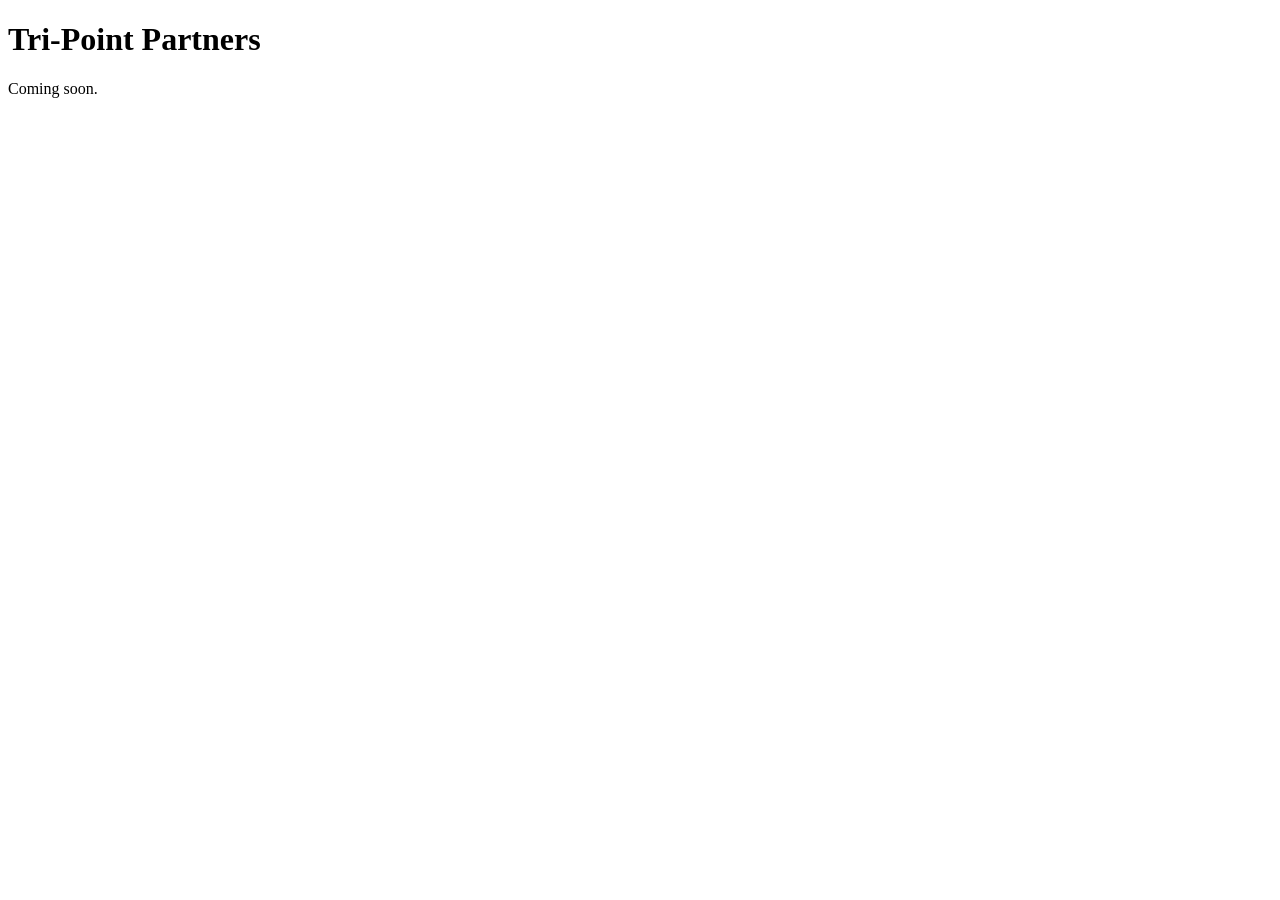
==== index.html @ 9b2ca9a9 "Initial commit" ====
<!DOCTYPE html>
<html lang="en">
<head>
  <meta charset="UTF-8" />
  <meta name="viewport" content="width=device-width, initial-scale=1.0" />
  <title>Tri-Point Partners</title>
</head>
<body>
  <h1>Tri-Point Partners</h1>
  <p>Coming soon.</p>
</body>
</html>
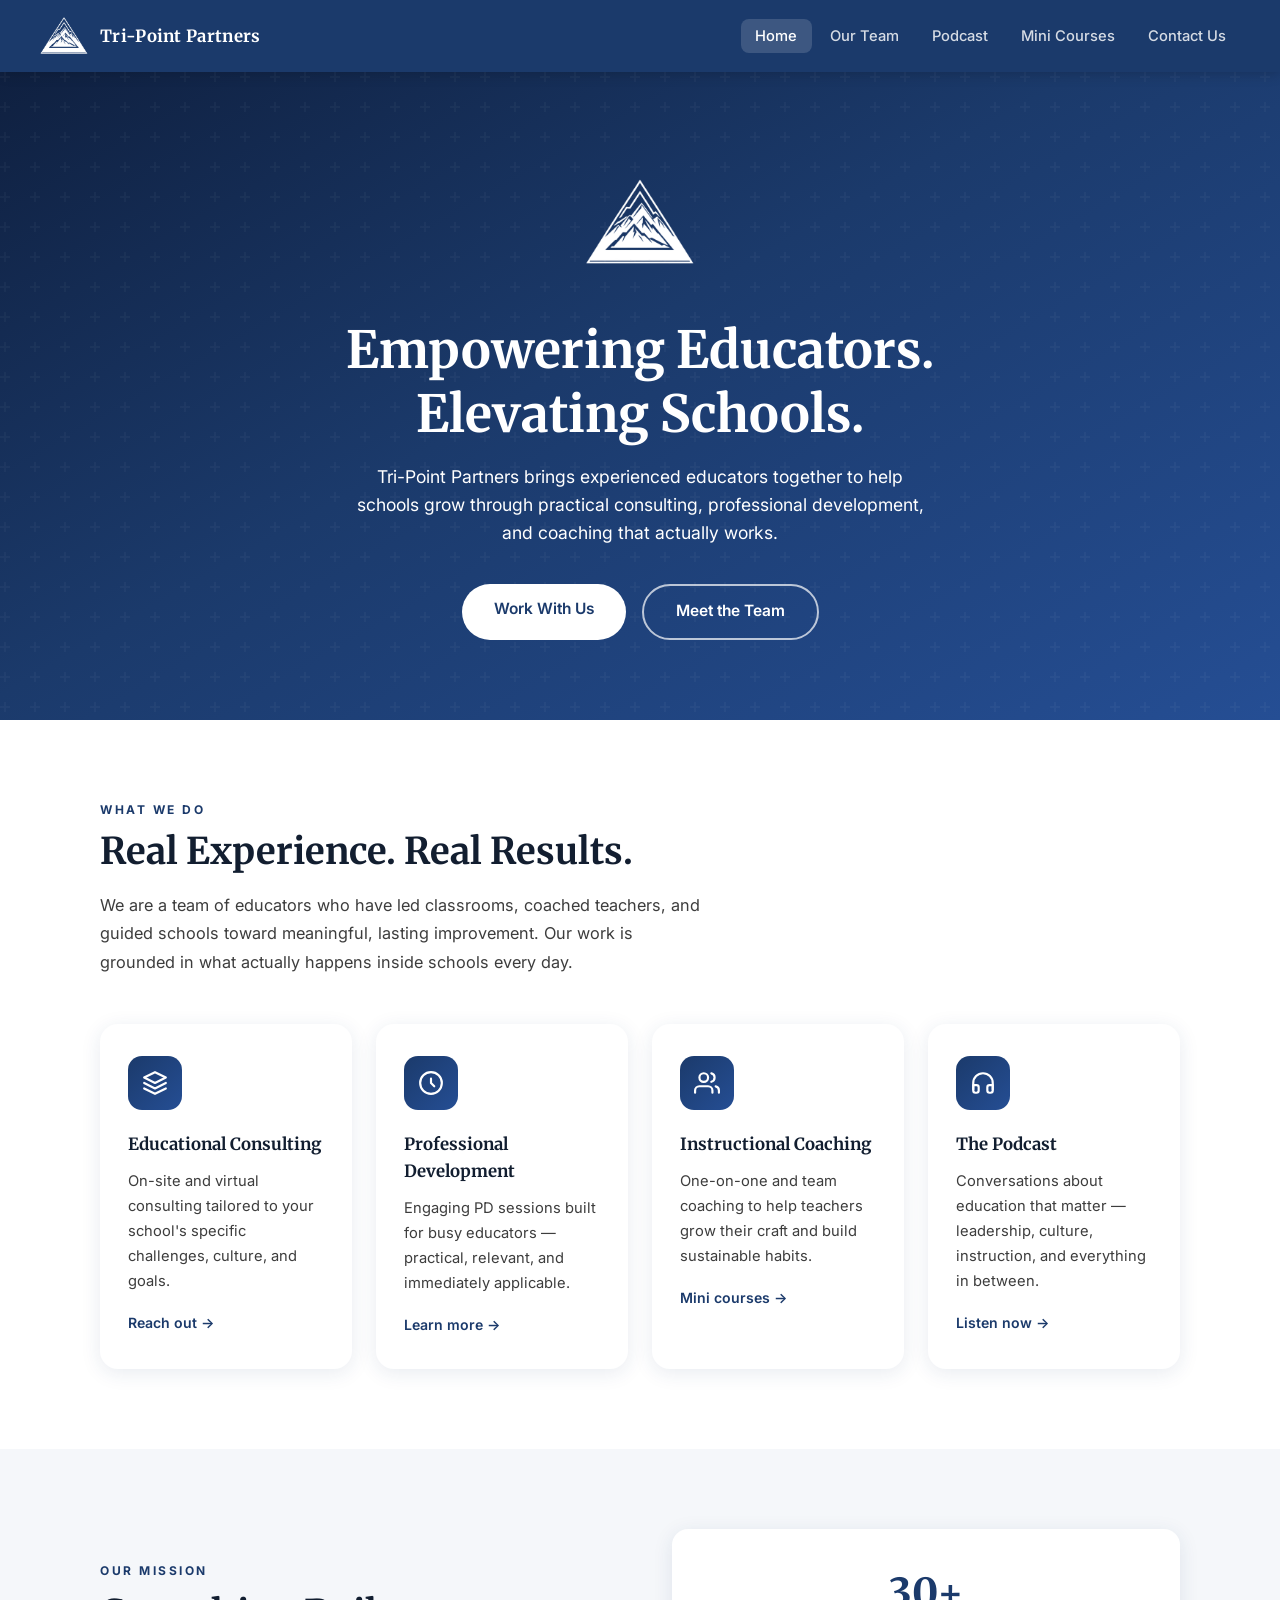
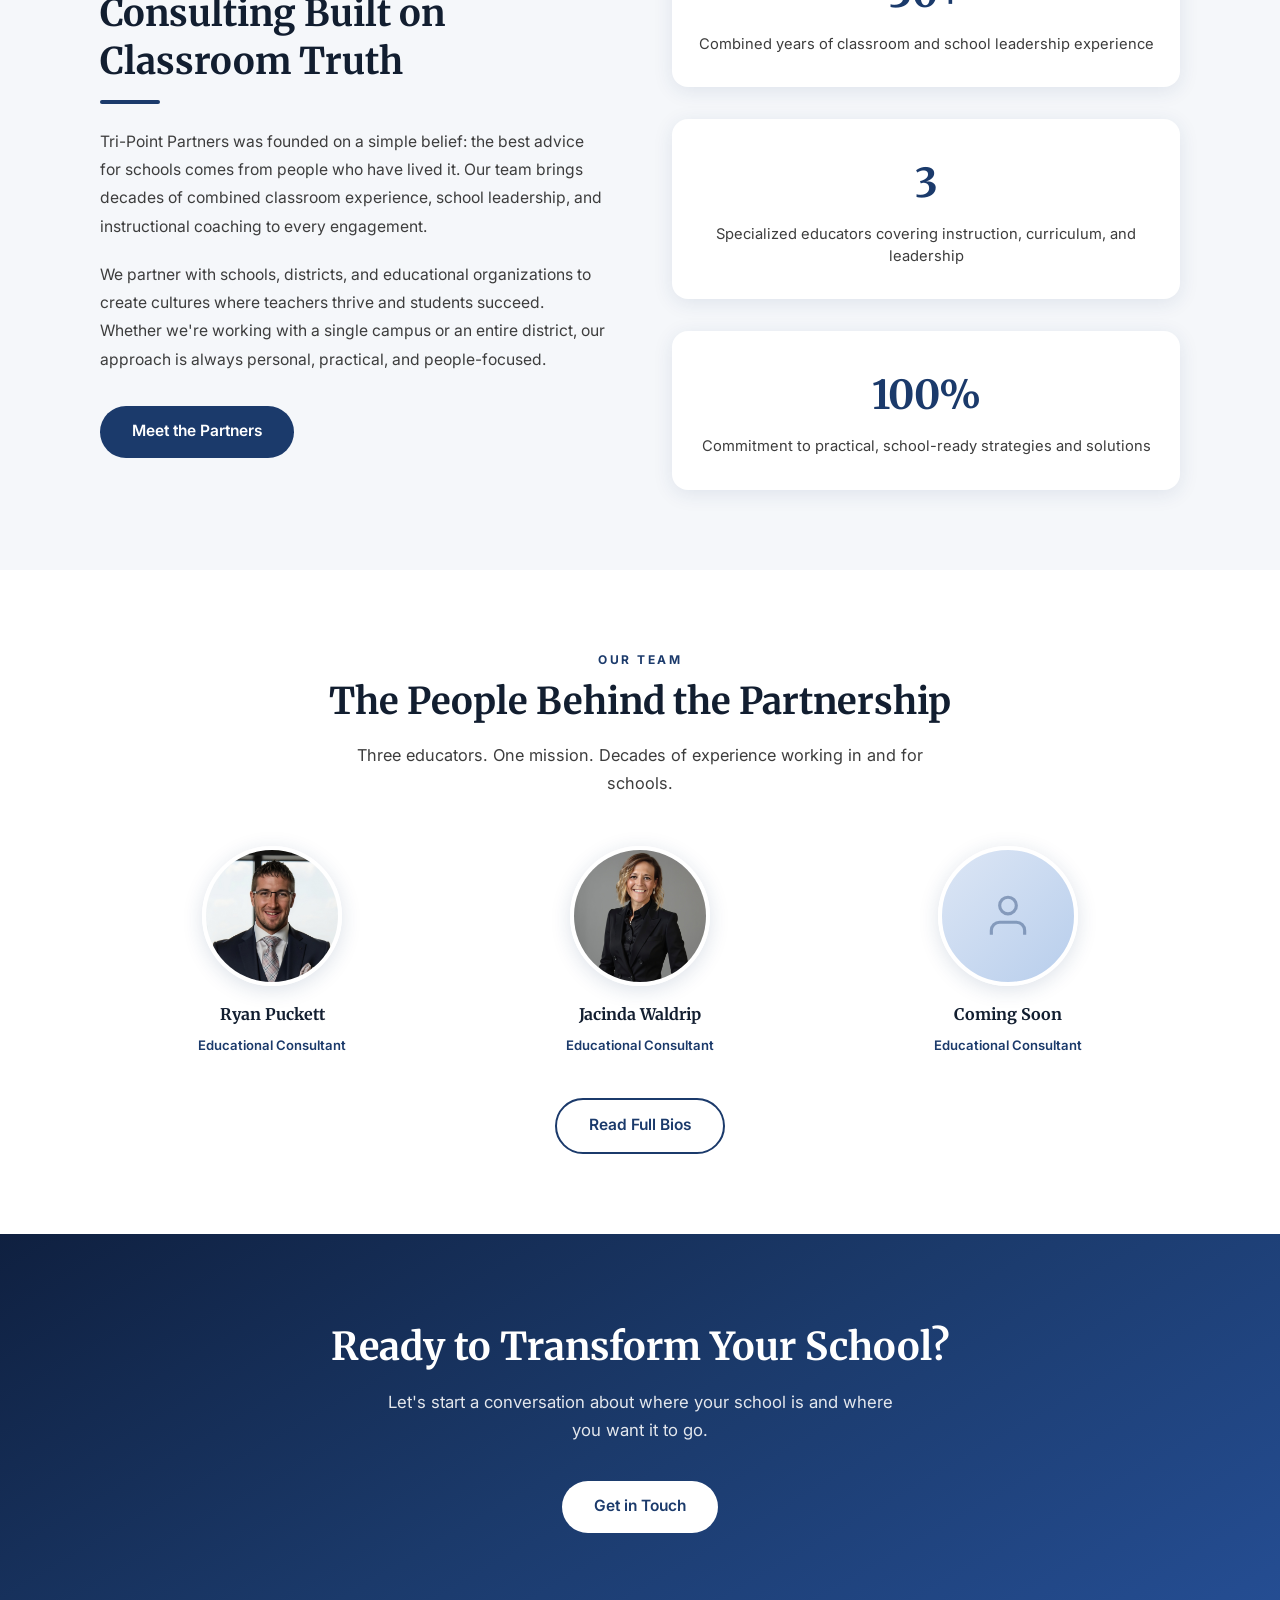
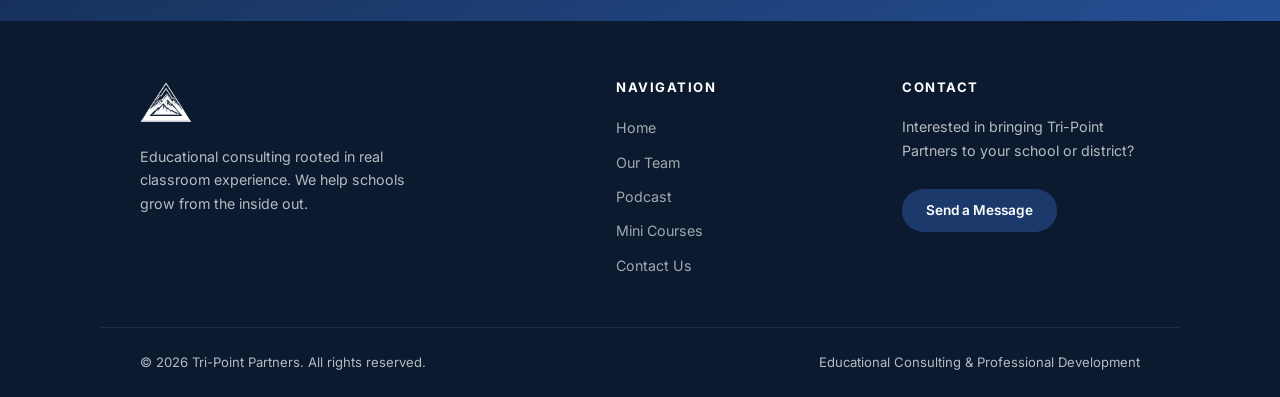
==== commit f0c5ad48: "Initial website setup with Claude" ====
--- a/index.html
+++ b/index.html
@@ -3,10 +3,189 @@
 <head>
   <meta charset="UTF-8" />
   <meta name="viewport" content="width=device-width, initial-scale=1.0" />
-  <title>Tri-Point Partners</title>
+  <title>Tri-Point Partners | Educational Consulting</title>
+  <link rel="stylesheet" href="styles.css" />
 </head>
 <body>
-  <h1>Tri-Point Partners</h1>
-  <p>Coming soon.</p>
+
+  <!-- Navigation -->
+  <nav>
+    <a href="index.html" class="nav-logo">
+      <img src="images/Trr-Point%20Partners%20Mountain%20Designs%20(1).png" alt="Tri-Point Partners Logo" />
+      <span class="nav-logo-text">Tri-Point Partners</span>
+    </a>
+    <ul class="nav-links">
+      <li><a href="index.html">Home</a></li>
+      <li><a href="bios.html">Our Team</a></li>
+      <li><a href="podcast.html">Podcast</a></li>
+      <li><a href="courses.html">Mini Courses</a></li>
+      <li><a href="contact.html">Contact Us</a></li>
+    </ul>
+    <button class="nav-hamburger" aria-label="Toggle menu">
+      <span></span><span></span><span></span>
+    </button>
+  </nav>
+
+  <!-- Hero -->
+  <div class="hero">
+    <div class="hero-content">
+      <img class="hero-logo" src="images/Trr-Point%20Partners%20Mountain%20Designs%20(1).png" alt="Tri-Point Partners" />
+      <h1>Empowering Educators.<br />Elevating Schools.</h1>
+      <p>Tri-Point Partners brings experienced educators together to help schools grow through practical consulting, professional development, and coaching that actually works.</p>
+      <div class="hero-btns">
+        <a href="contact.html" class="btn btn-white">Work With Us</a>
+        <a href="bios.html" class="btn btn-outline-white">Meet the Team</a>
+      </div>
+    </div>
+  </div>
+
+  <!-- What We Do -->
+  <section>
+    <div class="section-inner">
+      <div class="section-header">
+        <span class="section-label">What We Do</span>
+        <h2 class="section-title">Real Experience. Real Results.</h2>
+        <p class="section-subtitle">We are a team of educators who have led classrooms, coached teachers, and guided schools toward meaningful, lasting improvement. Our work is grounded in what actually happens inside schools every day.</p>
+      </div>
+      <div class="cards-grid">
+        <div class="card">
+          <div class="card-icon">
+            <svg viewBox="0 0 24 24"><path d="M12 2L2 7l10 5 10-5-10-5z"/><path d="M2 17l10 5 10-5"/><path d="M2 12l10 5 10-5"/></svg>
+          </div>
+          <h3>Educational Consulting</h3>
+          <p>On-site and virtual consulting tailored to your school's specific challenges, culture, and goals.</p>
+          <a href="contact.html" class="card-link">Reach out &rarr;</a>
+        </div>
+        <div class="card">
+          <div class="card-icon">
+            <svg viewBox="0 0 24 24"><circle cx="12" cy="12" r="10"/><path d="M12 8v4l3 3"/></svg>
+          </div>
+          <h3>Professional Development</h3>
+          <p>Engaging PD sessions built for busy educators — practical, relevant, and immediately applicable.</p>
+          <a href="contact.html" class="card-link">Learn more &rarr;</a>
+        </div>
+        <div class="card">
+          <div class="card-icon">
+            <svg viewBox="0 0 24 24"><path d="M17 21v-2a4 4 0 0 0-4-4H5a4 4 0 0 0-4 4v2"/><circle cx="9" cy="7" r="4"/><path d="M23 21v-2a4 4 0 0 0-3-3.87"/><path d="M16 3.13a4 4 0 0 1 0 7.75"/></svg>
+          </div>
+          <h3>Instructional Coaching</h3>
+          <p>One-on-one and team coaching to help teachers grow their craft and build sustainable habits.</p>
+          <a href="courses.html" class="card-link">Mini courses &rarr;</a>
+        </div>
+        <div class="card">
+          <div class="card-icon">
+            <svg viewBox="0 0 24 24"><path d="M3 18v-6a9 9 0 0 1 18 0v6"/><path d="M21 19a2 2 0 0 1-2 2h-1a2 2 0 0 1-2-2v-3a2 2 0 0 1 2-2h3zM3 19a2 2 0 0 0 2 2h1a2 2 0 0 0 2-2v-3a2 2 0 0 0-2-2H3z"/></svg>
+          </div>
+          <h3>The Podcast</h3>
+          <p>Conversations about education that matter — leadership, culture, instruction, and everything in between.</p>
+          <a href="podcast.html" class="card-link">Listen now &rarr;</a>
+        </div>
+      </div>
+    </div>
+  </section>
+
+  <!-- Mission -->
+  <section class="bg-light">
+    <div class="section-inner two-col-grid" style="display: grid; grid-template-columns: 1fr 1fr; gap: 4rem; align-items: center;">
+      <div>
+        <span class="section-label">Our Mission</span>
+        <h2 class="section-title">Consulting Built on Classroom Truth</h2>
+        <div class="divider"></div>
+        <p style="color: var(--dark-gray); line-height: 1.8; margin-bottom: 1.25rem; font-size: 0.98rem;">
+          Tri-Point Partners was founded on a simple belief: the best advice for schools comes from people who have lived it. Our team brings decades of combined classroom experience, school leadership, and instructional coaching to every engagement.
+        </p>
+        <p style="color: var(--dark-gray); line-height: 1.8; font-size: 0.98rem;">
+          We partner with schools, districts, and educational organizations to create cultures where teachers thrive and students succeed. Whether we're working with a single campus or an entire district, our approach is always personal, practical, and people-focused.
+        </p>
+        <a href="bios.html" class="btn btn-blue" style="margin-top: 2rem; display: inline-block;">Meet the Partners</a>
+      </div>
+      <div class="stats-row" style="grid-template-columns: 1fr; margin-top: 0;">
+        <div class="stat-box">
+          <span class="stat-number">30+</span>
+          <p>Combined years of classroom and school leadership experience</p>
+        </div>
+        <div class="stat-box">
+          <span class="stat-number">3</span>
+          <p>Specialized educators covering instruction, curriculum, and leadership</p>
+        </div>
+        <div class="stat-box">
+          <span class="stat-number">100%</span>
+          <p>Commitment to practical, school-ready strategies and solutions</p>
+        </div>
+      </div>
+    </div>
+  </section>
+
+  <!-- Meet the Team Preview -->
+  <section>
+    <div class="section-inner">
+      <div class="section-header text-center" style="text-align: center;">
+        <span class="section-label">Our Team</span>
+        <h2 class="section-title">The People Behind the Partnership</h2>
+        <p class="section-subtitle">Three educators. One mission. Decades of experience working in and for schools.</p>
+      </div>
+      <div class="team-preview">
+        <a href="bios.html" class="team-preview-card">
+          <img src="images/Puckett.jpg" alt="Ryan Puckett" />
+          <h4>Ryan Puckett</h4>
+          <span>Educational Consultant</span>
+        </a>
+        <a href="bios.html" class="team-preview-card">
+          <img src="images/Waldrip.jpg" alt="Jacinda Waldrip" />
+          <h4>Jacinda Waldrip</h4>
+          <span>Educational Consultant</span>
+        </a>
+        <a href="bios.html" class="team-preview-card">
+          <div class="team-preview-placeholder">
+            <svg viewBox="0 0 24 24"><path d="M20 21v-2a4 4 0 0 0-4-4H8a4 4 0 0 0-4 4v2"/><circle cx="12" cy="7" r="4"/></svg>
+          </div>
+          <h4>Coming Soon</h4>
+          <span>Educational Consultant</span>
+        </a>
+      </div>
+      <div style="text-align: center; margin-top: 2.5rem;">
+        <a href="bios.html" class="btn btn-blue-outline">Read Full Bios</a>
+      </div>
+    </div>
+  </section>
+
+  <!-- CTA -->
+  <div class="cta-section">
+    <h2>Ready to Transform Your School?</h2>
+    <p>Let's start a conversation about where your school is and where you want it to go.</p>
+    <a href="contact.html" class="btn btn-white">Get in Touch</a>
+  </div>
+
+  <!-- Footer -->
+  <footer>
+    <div class="footer-main">
+      <div class="footer-brand">
+        <img src="images/Trr-Point%20Partners%20Mountain%20Designs%20(1).png" alt="Tri-Point Partners" />
+        <p>Educational consulting rooted in real classroom experience. We help schools grow from the inside out.</p>
+      </div>
+      <div class="footer-col">
+        <h4>Navigation</h4>
+        <ul>
+          <li><a href="index.html">Home</a></li>
+          <li><a href="bios.html">Our Team</a></li>
+          <li><a href="podcast.html">Podcast</a></li>
+          <li><a href="courses.html">Mini Courses</a></li>
+          <li><a href="contact.html">Contact Us</a></li>
+        </ul>
+      </div>
+      <div class="footer-col">
+        <h4>Contact</h4>
+        <p>Interested in bringing Tri-Point Partners to your school or district?</p>
+        <br />
+        <a href="contact.html" class="btn btn-blue" style="font-size: 0.85rem; padding: 0.65rem 1.5rem;">Send a Message</a>
+      </div>
+    </div>
+    <div class="footer-bottom">
+      <span>&copy; 2026 Tri-Point Partners. All rights reserved.</span>
+      <span>Educational Consulting &amp; Professional Development</span>
+    </div>
+  </footer>
+
+  <script src="script.js"></script>
 </body>
 </html>
--- a/styles.css
+++ b/styles.css
@@ -0,0 +1,1166 @@
+@import url('https://fonts.googleapis.com/css2?family=Merriweather:wght@400;700&family=Inter:wght@400;500;600;700&display=swap');
+
+*, *::before, *::after {
+  margin: 0;
+  padding: 0;
+  box-sizing: border-box;
+}
+
+:root {
+  --blue: #1B3A6B;
+  --blue-hover: #254e94;
+  --white: #FFFFFF;
+  --dark-gray: #3D3D3D;
+  --light-bg: #F5F7FA;
+  --border: #E5E7EB;
+  --shadow: 0 4px 20px rgba(27, 58, 107, 0.10);
+  --shadow-hover: 0 10px 36px rgba(27, 58, 107, 0.18);
+}
+
+body {
+  font-family: 'Inter', sans-serif;
+  background: var(--white);
+  color: var(--dark-gray);
+  line-height: 1.6;
+}
+
+/* ── Navigation ─────────────────────────────── */
+nav {
+  background: var(--blue);
+  padding: 0 2.5rem;
+  position: sticky;
+  top: 0;
+  z-index: 100;
+  display: flex;
+  align-items: center;
+  justify-content: space-between;
+  height: 72px;
+  box-shadow: 0 2px 12px rgba(0, 0, 0, 0.18);
+}
+
+.nav-logo {
+  display: flex;
+  align-items: center;
+  gap: 12px;
+  text-decoration: none;
+}
+
+.nav-logo img {
+  height: 48px;
+  width: auto;
+  filter: brightness(0) invert(1);
+}
+
+.nav-logo-text {
+  color: white;
+  font-family: 'Merriweather', serif;
+  font-weight: 700;
+  font-size: 1.05rem;
+  letter-spacing: 0.3px;
+  line-height: 1.2;
+}
+
+.nav-links {
+  display: flex;
+  gap: 0.25rem;
+  list-style: none;
+}
+
+.nav-links li a {
+  color: rgba(255, 255, 255, 0.82);
+  text-decoration: none;
+  padding: 0.5rem 0.9rem;
+  border-radius: 8px;
+  font-size: 0.92rem;
+  font-weight: 500;
+  transition: background 0.2s, color 0.2s;
+  white-space: nowrap;
+}
+
+.nav-links li a:hover,
+.nav-links li a.active {
+  background: rgba(255, 255, 255, 0.15);
+  color: white;
+}
+
+.nav-hamburger {
+  display: none;
+  flex-direction: column;
+  gap: 5px;
+  cursor: pointer;
+  padding: 8px;
+  background: none;
+  border: none;
+}
+
+.nav-hamburger span {
+  display: block;
+  width: 24px;
+  height: 2px;
+  background: white;
+  border-radius: 2px;
+  transition: all 0.3s;
+}
+
+/* ── Hero ─────────────────────────────────── */
+.hero {
+  background: linear-gradient(150deg, #0f2040 0%, var(--blue) 45%, #254e94 100%);
+  color: white;
+  padding: 6rem 2rem 5rem;
+  text-align: center;
+  position: relative;
+  overflow: hidden;
+}
+
+.hero::before {
+  content: '';
+  position: absolute;
+  inset: 0;
+  background: url("data:image/svg+xml,%3Csvg width='60' height='60' viewBox='0 0 60 60' xmlns='http://www.w3.org/2000/svg'%3E%3Cg fill='none' fill-rule='evenodd'%3E%3Cg fill='%23ffffff' fill-opacity='0.03'%3E%3Cpath d='M36 34v-4h-2v4h-4v2h4v4h2v-4h4v-2h-4zm0-30V0h-2v4h-4v2h4v4h2V6h4V4h-4zM6 34v-4H4v4H0v2h4v4h2v-4h4v-2H6zM6 4V0H4v4H0v2h4v4h2V6h4V4H6z'/%3E%3C/g%3E%3C/g%3E%3C/svg%3E");
+}
+
+.hero-content {
+  position: relative;
+  z-index: 1;
+}
+
+.hero-logo {
+  width: 110px;
+  height: auto;
+  filter: brightness(0) invert(1);
+  margin-bottom: 2rem;
+  animation: fadeInDown 0.7s ease both;
+}
+
+.hero h1 {
+  font-family: 'Merriweather', serif;
+  font-size: clamp(2rem, 5vw, 3.2rem);
+  font-weight: 700;
+  margin-bottom: 1.1rem;
+  line-height: 1.25;
+  animation: fadeInUp 0.7s ease 0.1s both;
+}
+
+.hero p {
+  font-size: 1.1rem;
+  opacity: 0.9;
+  max-width: 580px;
+  margin: 0 auto 2.25rem;
+  animation: fadeInUp 0.7s ease 0.2s both;
+}
+
+.hero-btns {
+  display: flex;
+  gap: 1rem;
+  justify-content: center;
+  flex-wrap: wrap;
+  animation: fadeInUp 0.7s ease 0.3s both;
+}
+
+@keyframes fadeInDown {
+  from { opacity: 0; transform: translateY(-20px); }
+  to   { opacity: 1; transform: translateY(0); }
+}
+@keyframes fadeInUp {
+  from { opacity: 0; transform: translateY(20px); }
+  to   { opacity: 1; transform: translateY(0); }
+}
+
+/* ── Buttons ─────────────────────────────── */
+.btn {
+  display: inline-block;
+  padding: 0.85rem 2rem;
+  border-radius: 50px;
+  font-size: 0.97rem;
+  font-weight: 600;
+  text-decoration: none;
+  cursor: pointer;
+  transition: all 0.22s;
+  border: none;
+  font-family: 'Inter', sans-serif;
+}
+
+.btn-white {
+  background: white;
+  color: var(--blue);
+}
+
+.btn-white:hover {
+  background: #eef2fc;
+  transform: translateY(-2px);
+  box-shadow: 0 8px 24px rgba(0, 0, 0, 0.15);
+}
+
+.btn-outline-white {
+  background: transparent;
+  color: white;
+  border: 2px solid rgba(255, 255, 255, 0.7);
+}
+
+.btn-outline-white:hover {
+  background: rgba(255, 255, 255, 0.12);
+  border-color: white;
+  transform: translateY(-2px);
+}
+
+.btn-blue {
+  background: var(--blue);
+  color: white;
+}
+
+.btn-blue:hover {
+  background: var(--blue-hover);
+  transform: translateY(-2px);
+  box-shadow: 0 8px 24px rgba(27, 58, 107, 0.3);
+}
+
+.btn-blue-outline {
+  background: transparent;
+  color: var(--blue);
+  border: 2px solid var(--blue);
+}
+
+.btn-blue-outline:hover {
+  background: var(--blue);
+  color: white;
+  transform: translateY(-2px);
+}
+
+/* ── Section Base ───────────────────────── */
+section {
+  padding: 5rem 2rem;
+}
+
+.section-inner {
+  max-width: 1080px;
+  margin: 0 auto;
+}
+
+.section-header {
+  margin-bottom: 3rem;
+}
+
+.section-label {
+  text-transform: uppercase;
+  letter-spacing: 2.5px;
+  font-size: 0.75rem;
+  color: var(--blue);
+  font-weight: 700;
+  margin-bottom: 0.6rem;
+  display: block;
+}
+
+.section-title {
+  font-family: 'Merriweather', serif;
+  font-size: clamp(1.6rem, 3vw, 2.3rem);
+  color: #121e30;
+  margin-bottom: 0.9rem;
+  line-height: 1.3;
+}
+
+.section-subtitle {
+  font-size: 1.02rem;
+  color: var(--dark-gray);
+  max-width: 600px;
+  line-height: 1.75;
+}
+
+.bg-light {
+  background: var(--light-bg);
+}
+
+.text-center .section-subtitle {
+  margin: 0 auto;
+}
+
+/* ── Service Cards ───────────────────────── */
+.cards-grid {
+  display: grid;
+  grid-template-columns: repeat(auto-fit, minmax(230px, 1fr));
+  gap: 1.5rem;
+}
+
+.card {
+  background: white;
+  border-radius: 18px;
+  padding: 2rem 1.75rem;
+  box-shadow: var(--shadow);
+  transition: transform 0.22s, box-shadow 0.22s;
+}
+
+.card:hover {
+  transform: translateY(-5px);
+  box-shadow: var(--shadow-hover);
+}
+
+.card-icon {
+  width: 54px;
+  height: 54px;
+  background: linear-gradient(135deg, var(--blue), #254e94);
+  border-radius: 14px;
+  display: flex;
+  align-items: center;
+  justify-content: center;
+  margin-bottom: 1.3rem;
+}
+
+.card-icon svg {
+  width: 26px;
+  height: 26px;
+  fill: none;
+  stroke: white;
+  stroke-width: 2;
+  stroke-linecap: round;
+  stroke-linejoin: round;
+}
+
+.card h3 {
+  font-family: 'Merriweather', serif;
+  font-size: 1.05rem;
+  color: #121e30;
+  margin-bottom: 0.7rem;
+}
+
+.card p {
+  font-size: 0.92rem;
+  color: var(--dark-gray);
+  line-height: 1.7;
+}
+
+.card-link {
+  display: inline-block;
+  margin-top: 1.1rem;
+  font-size: 0.88rem;
+  font-weight: 600;
+  color: var(--blue);
+  text-decoration: none;
+}
+
+.card-link:hover {
+  text-decoration: underline;
+}
+
+/* ── Bio Cards ───────────────────────────── */
+.bio-cards {
+  display: grid;
+  grid-template-columns: repeat(auto-fit, minmax(300px, 1fr));
+  gap: 2rem;
+}
+
+.bio-card {
+  background: white;
+  border-radius: 20px;
+  overflow: hidden;
+  box-shadow: var(--shadow);
+  transition: transform 0.22s, box-shadow 0.22s;
+}
+
+.bio-card:hover {
+  transform: translateY(-5px);
+  box-shadow: var(--shadow-hover);
+}
+
+.bio-card img {
+  width: 100%;
+  height: 290px;
+  object-fit: cover;
+  object-position: center top;
+  display: block;
+}
+
+.bio-placeholder-photo {
+  width: 100%;
+  height: 290px;
+  background: linear-gradient(135deg, #dce6f5, #b8ceec);
+  display: flex;
+  align-items: center;
+  justify-content: center;
+}
+
+.bio-placeholder-photo svg {
+  width: 80px;
+  height: 80px;
+  stroke: rgba(27, 58, 107, 0.35);
+  fill: none;
+  stroke-width: 1.5;
+}
+
+.bio-card-body {
+  padding: 1.75rem;
+}
+
+.bio-card-body h3 {
+  font-family: 'Merriweather', serif;
+  font-size: 1.2rem;
+  color: #121e30;
+  margin-bottom: 0.3rem;
+}
+
+.bio-card-role {
+  font-size: 0.8rem;
+  color: var(--blue);
+  font-weight: 700;
+  text-transform: uppercase;
+  letter-spacing: 1.2px;
+  margin-bottom: 1rem;
+  display: block;
+}
+
+.bio-card-body p {
+  font-size: 0.93rem;
+  color: var(--dark-gray);
+  line-height: 1.75;
+}
+
+.bio-tags {
+  display: flex;
+  flex-wrap: wrap;
+  gap: 0.5rem;
+  margin-top: 1.1rem;
+}
+
+.tag {
+  background: var(--light-bg);
+  color: var(--blue);
+  border-radius: 50px;
+  padding: 0.3rem 0.9rem;
+  font-size: 0.76rem;
+  font-weight: 600;
+  letter-spacing: 0.3px;
+}
+
+/* ── Page Header ─────────────────────────── */
+.page-header {
+  background: linear-gradient(150deg, #0f2040 0%, var(--blue) 50%, #254e94 100%);
+  color: white;
+  padding: 4.5rem 2rem;
+  text-align: center;
+}
+
+.page-header h1 {
+  font-family: 'Merriweather', serif;
+  font-size: clamp(1.8rem, 4vw, 2.8rem);
+  margin-bottom: 0.75rem;
+  line-height: 1.25;
+}
+
+.page-header p {
+  font-size: 1.05rem;
+  opacity: 0.88;
+  max-width: 580px;
+  margin: 0 auto;
+  line-height: 1.7;
+}
+
+/* ── Podcast ─────────────────────────────── */
+.podcast-featured {
+  background: linear-gradient(135deg, var(--blue), #254e94);
+  border-radius: 20px;
+  padding: 2.5rem;
+  color: white;
+  margin-bottom: 3rem;
+  display: flex;
+  align-items: center;
+  gap: 2rem;
+  flex-wrap: wrap;
+}
+
+.podcast-featured-artwork {
+  width: 130px;
+  height: 130px;
+  border-radius: 16px;
+  background: rgba(255,255,255,0.15);
+  flex-shrink: 0;
+  display: flex;
+  align-items: center;
+  justify-content: center;
+  overflow: hidden;
+}
+
+.podcast-featured-artwork img {
+  width: 100%;
+  height: 100%;
+  object-fit: cover;
+  border-radius: 16px;
+}
+
+.podcast-featured-info {
+  flex: 1;
+  min-width: 220px;
+}
+
+.podcast-featured-info .badge {
+  background: rgba(255,255,255,0.2);
+  color: white;
+  font-size: 0.75rem;
+  font-weight: 700;
+  text-transform: uppercase;
+  letter-spacing: 1.5px;
+  padding: 0.3rem 0.8rem;
+  border-radius: 50px;
+  display: inline-block;
+  margin-bottom: 0.75rem;
+}
+
+.podcast-featured-info h3 {
+  font-family: 'Merriweather', serif;
+  font-size: 1.3rem;
+  margin-bottom: 0.6rem;
+  line-height: 1.3;
+}
+
+.podcast-featured-info p {
+  font-size: 0.93rem;
+  opacity: 0.88;
+  line-height: 1.6;
+  margin-bottom: 1.25rem;
+}
+
+.episode-list {
+  display: flex;
+  flex-direction: column;
+  gap: 1rem;
+}
+
+.episode-item {
+  background: white;
+  border-radius: 14px;
+  padding: 1.5rem 1.75rem;
+  box-shadow: var(--shadow);
+  display: grid;
+  grid-template-columns: 48px 1fr auto;
+  gap: 1.25rem;
+  align-items: center;
+  transition: transform 0.2s, box-shadow 0.2s;
+}
+
+.episode-item:hover {
+  transform: translateX(4px);
+  box-shadow: var(--shadow-hover);
+}
+
+.ep-num {
+  width: 48px;
+  height: 48px;
+  background: linear-gradient(135deg, var(--blue), #254e94);
+  border-radius: 50%;
+  display: flex;
+  align-items: center;
+  justify-content: center;
+  color: white;
+  font-weight: 700;
+  font-size: 0.85rem;
+  flex-shrink: 0;
+}
+
+.ep-info h4 {
+  font-family: 'Merriweather', serif;
+  font-size: 0.98rem;
+  color: #121e30;
+  margin-bottom: 0.3rem;
+  line-height: 1.4;
+}
+
+.ep-info p {
+  font-size: 0.86rem;
+  color: var(--dark-gray);
+  line-height: 1.5;
+}
+
+.ep-meta {
+  font-size: 0.78rem;
+  color: #9CA3AF;
+  margin-top: 0.25rem;
+}
+
+.ep-play {
+  width: 42px;
+  height: 42px;
+  background: var(--blue);
+  border-radius: 50%;
+  display: flex;
+  align-items: center;
+  justify-content: center;
+  flex-shrink: 0;
+  border: none;
+  cursor: pointer;
+  transition: background 0.2s, transform 0.2s;
+}
+
+.ep-play:hover {
+  background: var(--blue-hover);
+  transform: scale(1.1);
+}
+
+.ep-play svg {
+  fill: white;
+  margin-left: 2px;
+}
+
+.platform-row {
+  display: flex;
+  gap: 1rem;
+  flex-wrap: wrap;
+  margin-top: 2.5rem;
+  align-items: center;
+}
+
+.platform-row p {
+  font-weight: 600;
+  color: var(--dark-gray);
+  font-size: 0.92rem;
+}
+
+.platform-badge {
+  display: flex;
+  align-items: center;
+  gap: 0.5rem;
+  background: white;
+  border: 2px solid var(--border);
+  border-radius: 50px;
+  padding: 0.55rem 1.1rem;
+  font-size: 0.87rem;
+  font-weight: 600;
+  color: var(--dark-gray);
+  text-decoration: none;
+  transition: border-color 0.2s, color 0.2s, transform 0.2s;
+}
+
+.platform-badge:hover {
+  border-color: var(--blue);
+  color: var(--blue);
+  transform: translateY(-2px);
+}
+
+/* ── Mini Courses ────────────────────────── */
+.courses-grid {
+  display: grid;
+  grid-template-columns: repeat(auto-fit, minmax(310px, 1fr));
+  gap: 2rem;
+}
+
+.course-card {
+  background: white;
+  border-radius: 20px;
+  overflow: hidden;
+  box-shadow: var(--shadow);
+  transition: transform 0.22s, box-shadow 0.22s;
+}
+
+.course-card:hover {
+  transform: translateY(-5px);
+  box-shadow: var(--shadow-hover);
+}
+
+.course-card-header {
+  background: linear-gradient(135deg, var(--blue), #254e94);
+  padding: 1.75rem;
+  display: flex;
+  align-items: center;
+  gap: 1.1rem;
+}
+
+.course-card-header img {
+  width: 62px;
+  height: 62px;
+  border-radius: 50%;
+  object-fit: cover;
+  object-position: center top;
+  border: 3px solid rgba(255, 255, 255, 0.3);
+  flex-shrink: 0;
+}
+
+.course-header-placeholder {
+  width: 62px;
+  height: 62px;
+  border-radius: 50%;
+  background: rgba(255,255,255,0.2);
+  border: 3px solid rgba(255, 255, 255, 0.3);
+  flex-shrink: 0;
+  display: flex;
+  align-items: center;
+  justify-content: center;
+}
+
+.course-header-placeholder svg {
+  width: 32px;
+  height: 32px;
+  stroke: rgba(255,255,255,0.8);
+  fill: none;
+  stroke-width: 1.5;
+}
+
+.course-card-header-info h3 {
+  font-family: 'Merriweather', serif;
+  font-size: 1.05rem;
+  color: white;
+  margin-bottom: 0.2rem;
+  line-height: 1.3;
+}
+
+.course-card-header-info span {
+  font-size: 0.8rem;
+  color: rgba(255, 255, 255, 0.72);
+  font-weight: 500;
+}
+
+.course-card-body {
+  padding: 1.75rem;
+}
+
+.course-card-body h4 {
+  font-family: 'Merriweather', serif;
+  font-size: 1rem;
+  color: #121e30;
+  margin-bottom: 0.7rem;
+}
+
+.course-card-body > p {
+  font-size: 0.92rem;
+  color: var(--dark-gray);
+  line-height: 1.7;
+  margin-bottom: 1.25rem;
+}
+
+.course-topics {
+  list-style: none;
+  margin-bottom: 1.5rem;
+}
+
+.course-topics li {
+  font-size: 0.88rem;
+  color: var(--dark-gray);
+  padding: 0.35rem 0 0.35rem 1.25rem;
+  position: relative;
+  border-bottom: 1px solid var(--border);
+}
+
+.course-topics li:last-child {
+  border-bottom: none;
+}
+
+.course-topics li::before {
+  content: '';
+  position: absolute;
+  left: 0;
+  top: 50%;
+  transform: translateY(-50%);
+  width: 7px;
+  height: 7px;
+  background: var(--blue);
+  border-radius: 50%;
+}
+
+/* ── Contact ─────────────────────────────── */
+.contact-wrapper {
+  display: grid;
+  grid-template-columns: 1fr 1.6fr;
+  gap: 3.5rem;
+  align-items: start;
+}
+
+.contact-info h3 {
+  font-family: 'Merriweather', serif;
+  font-size: 1.5rem;
+  color: #121e30;
+  margin-bottom: 1rem;
+  line-height: 1.3;
+}
+
+.contact-info > p {
+  font-size: 0.97rem;
+  color: var(--dark-gray);
+  line-height: 1.75;
+  margin-bottom: 2rem;
+}
+
+.contact-item {
+  background: var(--light-bg);
+  border-left: 4px solid var(--blue);
+  border-radius: 0 12px 12px 0;
+  padding: 1.1rem 1.4rem;
+  margin-bottom: 1rem;
+}
+
+.contact-item h4 {
+  font-size: 0.88rem;
+  font-weight: 700;
+  color: var(--blue);
+  margin-bottom: 0.3rem;
+  text-transform: uppercase;
+  letter-spacing: 0.8px;
+}
+
+.contact-item p {
+  font-size: 0.9rem;
+  color: var(--dark-gray);
+  line-height: 1.5;
+}
+
+.contact-form-card {
+  background: white;
+  border-radius: 20px;
+  padding: 2.5rem;
+  box-shadow: var(--shadow);
+}
+
+.contact-form-card h3 {
+  font-family: 'Merriweather', serif;
+  font-size: 1.25rem;
+  color: #121e30;
+  margin-bottom: 1.75rem;
+}
+
+.form-row {
+  display: grid;
+  grid-template-columns: 1fr 1fr;
+  gap: 1rem;
+}
+
+.form-group {
+  display: flex;
+  flex-direction: column;
+  gap: 0.45rem;
+  margin-bottom: 1.2rem;
+}
+
+.form-group label {
+  font-size: 0.86rem;
+  font-weight: 600;
+  color: #121e30;
+}
+
+.form-group input,
+.form-group select,
+.form-group textarea {
+  padding: 0.78rem 1rem;
+  border: 2px solid var(--border);
+  border-radius: 10px;
+  font-family: 'Inter', sans-serif;
+  font-size: 0.93rem;
+  color: var(--dark-gray);
+  background: var(--light-bg);
+  transition: border-color 0.2s, background 0.2s;
+  outline: none;
+  width: 100%;
+}
+
+.form-group input:focus,
+.form-group select:focus,
+.form-group textarea:focus {
+  border-color: var(--blue);
+  background: white;
+}
+
+.form-group textarea {
+  resize: vertical;
+  min-height: 120px;
+}
+
+.form-success {
+  display: none;
+  background: #e8f5e9;
+  border: 2px solid #66bb6a;
+  border-radius: 12px;
+  padding: 1.25rem;
+  text-align: center;
+  color: #2e7d32;
+  font-weight: 600;
+  margin-top: 1rem;
+  font-size: 0.95rem;
+}
+
+/* ── CTA Section ─────────────────────────── */
+.cta-section {
+  background: linear-gradient(150deg, #0f2040 0%, var(--blue) 50%, #254e94 100%);
+  color: white;
+  text-align: center;
+  padding: 5.5rem 2rem;
+}
+
+.cta-section h2 {
+  font-family: 'Merriweather', serif;
+  font-size: clamp(1.7rem, 3vw, 2.4rem);
+  margin-bottom: 1rem;
+  line-height: 1.3;
+}
+
+.cta-section p {
+  font-size: 1.05rem;
+  opacity: 0.88;
+  max-width: 520px;
+  margin: 0 auto 2.25rem;
+  line-height: 1.7;
+}
+
+/* ── Divider ─────────────────────────────── */
+.divider {
+  width: 60px;
+  height: 4px;
+  background: var(--blue);
+  border-radius: 2px;
+  margin-bottom: 1.5rem;
+}
+
+/* ── Mission / Stats ─────────────────────── */
+.stats-row {
+  display: grid;
+  grid-template-columns: repeat(3, 1fr);
+  gap: 2rem;
+  margin-top: 3rem;
+}
+
+.stat-box {
+  text-align: center;
+  padding: 2rem 1rem;
+  background: white;
+  border-radius: 16px;
+  box-shadow: var(--shadow);
+}
+
+.stat-box .stat-number {
+  font-family: 'Merriweather', serif;
+  font-size: 2.5rem;
+  font-weight: 700;
+  color: var(--blue);
+  display: block;
+  margin-bottom: 0.5rem;
+}
+
+.stat-box p {
+  font-size: 0.92rem;
+  color: var(--dark-gray);
+  line-height: 1.5;
+}
+
+/* ── Team Preview (Home) ─────────────────── */
+.team-preview {
+  display: grid;
+  grid-template-columns: repeat(auto-fit, minmax(200px, 1fr));
+  gap: 1.5rem;
+}
+
+.team-preview-card {
+  text-align: center;
+  text-decoration: none;
+  color: inherit;
+}
+
+.team-preview-card img {
+  width: 140px;
+  height: 140px;
+  border-radius: 50%;
+  object-fit: cover;
+  object-position: center top;
+  border: 4px solid white;
+  box-shadow: 0 4px 20px rgba(27, 58, 107, 0.15);
+  margin-bottom: 1rem;
+  transition: transform 0.2s, box-shadow 0.2s;
+  display: block;
+  margin-left: auto;
+  margin-right: auto;
+}
+
+.team-preview-placeholder {
+  width: 140px;
+  height: 140px;
+  border-radius: 50%;
+  background: linear-gradient(135deg, #dce6f5, #b8ceec);
+  border: 4px solid white;
+  box-shadow: 0 4px 20px rgba(27, 58, 107, 0.15);
+  margin: 0 auto 1rem;
+  display: flex;
+  align-items: center;
+  justify-content: center;
+  transition: transform 0.2s;
+}
+
+.team-preview-placeholder svg {
+  width: 50px;
+  height: 50px;
+  stroke: rgba(27,58,107,0.4);
+  fill: none;
+  stroke-width: 1.5;
+}
+
+.team-preview-card:hover img,
+.team-preview-card:hover .team-preview-placeholder {
+  transform: scale(1.05);
+  box-shadow: 0 8px 28px rgba(27, 58, 107, 0.22);
+}
+
+.team-preview-card h4 {
+  font-family: 'Merriweather', serif;
+  font-size: 1rem;
+  color: #121e30;
+  margin-bottom: 0.3rem;
+}
+
+.team-preview-card span {
+  font-size: 0.82rem;
+  color: var(--blue);
+  font-weight: 600;
+}
+
+/* ── Footer ──────────────────────────────── */
+footer {
+  background: #0c1a30;
+  color: rgba(255, 255, 255, 0.7);
+}
+
+.footer-main {
+  padding: 3.5rem 2.5rem 2.5rem;
+  max-width: 1080px;
+  margin: 0 auto;
+  display: grid;
+  grid-template-columns: 1.8fr 1fr 1fr;
+  gap: 3rem;
+}
+
+.footer-brand img {
+  height: 52px;
+  filter: brightness(0) invert(1);
+  margin-bottom: 1rem;
+  display: block;
+}
+
+.footer-brand p {
+  font-size: 0.89rem;
+  line-height: 1.65;
+  max-width: 280px;
+}
+
+.footer-col h4 {
+  color: white;
+  font-size: 0.82rem;
+  font-weight: 700;
+  letter-spacing: 1.5px;
+  text-transform: uppercase;
+  margin-bottom: 1.1rem;
+}
+
+.footer-col ul {
+  list-style: none;
+}
+
+.footer-col ul li {
+  margin-bottom: 0.55rem;
+}
+
+.footer-col ul li a {
+  color: rgba(255, 255, 255, 0.62);
+  text-decoration: none;
+  font-size: 0.89rem;
+  transition: color 0.2s;
+}
+
+.footer-col ul li a:hover {
+  color: white;
+}
+
+.footer-col p {
+  font-size: 0.89rem;
+  line-height: 1.7;
+}
+
+.footer-bottom {
+  border-top: 1px solid rgba(255, 255, 255, 0.08);
+  padding: 1.5rem 2.5rem;
+  max-width: 1080px;
+  margin: 0 auto;
+  display: flex;
+  justify-content: space-between;
+  align-items: center;
+  font-size: 0.82rem;
+}
+
+/* ── Responsive ──────────────────────────── */
+@media (max-width: 820px) {
+  .contact-wrapper {
+    grid-template-columns: 1fr;
+  }
+
+  .two-col-grid {
+    grid-template-columns: 1fr !important;
+    gap: 2.5rem !important;
+  }
+
+  .stats-row {
+    grid-template-columns: 1fr;
+    gap: 1rem;
+  }
+
+  .footer-main {
+    grid-template-columns: 1fr;
+    gap: 2rem;
+  }
+
+  .footer-bottom {
+    flex-direction: column;
+    gap: 0.5rem;
+    text-align: center;
+  }
+}
+
+@media (max-width: 640px) {
+  nav {
+    padding: 0 1.25rem;
+  }
+
+  .nav-links {
+    display: none;
+    position: absolute;
+    top: 72px;
+    left: 0;
+    right: 0;
+    background: var(--blue);
+    flex-direction: column;
+    padding: 0.75rem 1.25rem 1.25rem;
+    gap: 0.15rem;
+    box-shadow: 0 6px 20px rgba(0, 0, 0, 0.2);
+  }
+
+  .nav-links.open {
+    display: flex;
+  }
+
+  .nav-hamburger {
+    display: flex;
+  }
+
+  section {
+    padding: 3.5rem 1.25rem;
+  }
+
+  .hero {
+    padding: 4rem 1.25rem 3.5rem;
+  }
+
+  .form-row {
+    grid-template-columns: 1fr;
+  }
+
+  .contact-form-card {
+    padding: 1.75rem 1.25rem;
+  }
+
+  .episode-item {
+    grid-template-columns: 48px 1fr;
+  }
+
+  .ep-play {
+    display: none;
+  }
+
+  .podcast-featured {
+    flex-direction: column;
+  }
+
+  .footer-main {
+    padding: 2.5rem 1.25rem 2rem;
+  }
+
+  .footer-bottom {
+    padding: 1.25rem;
+  }
+}
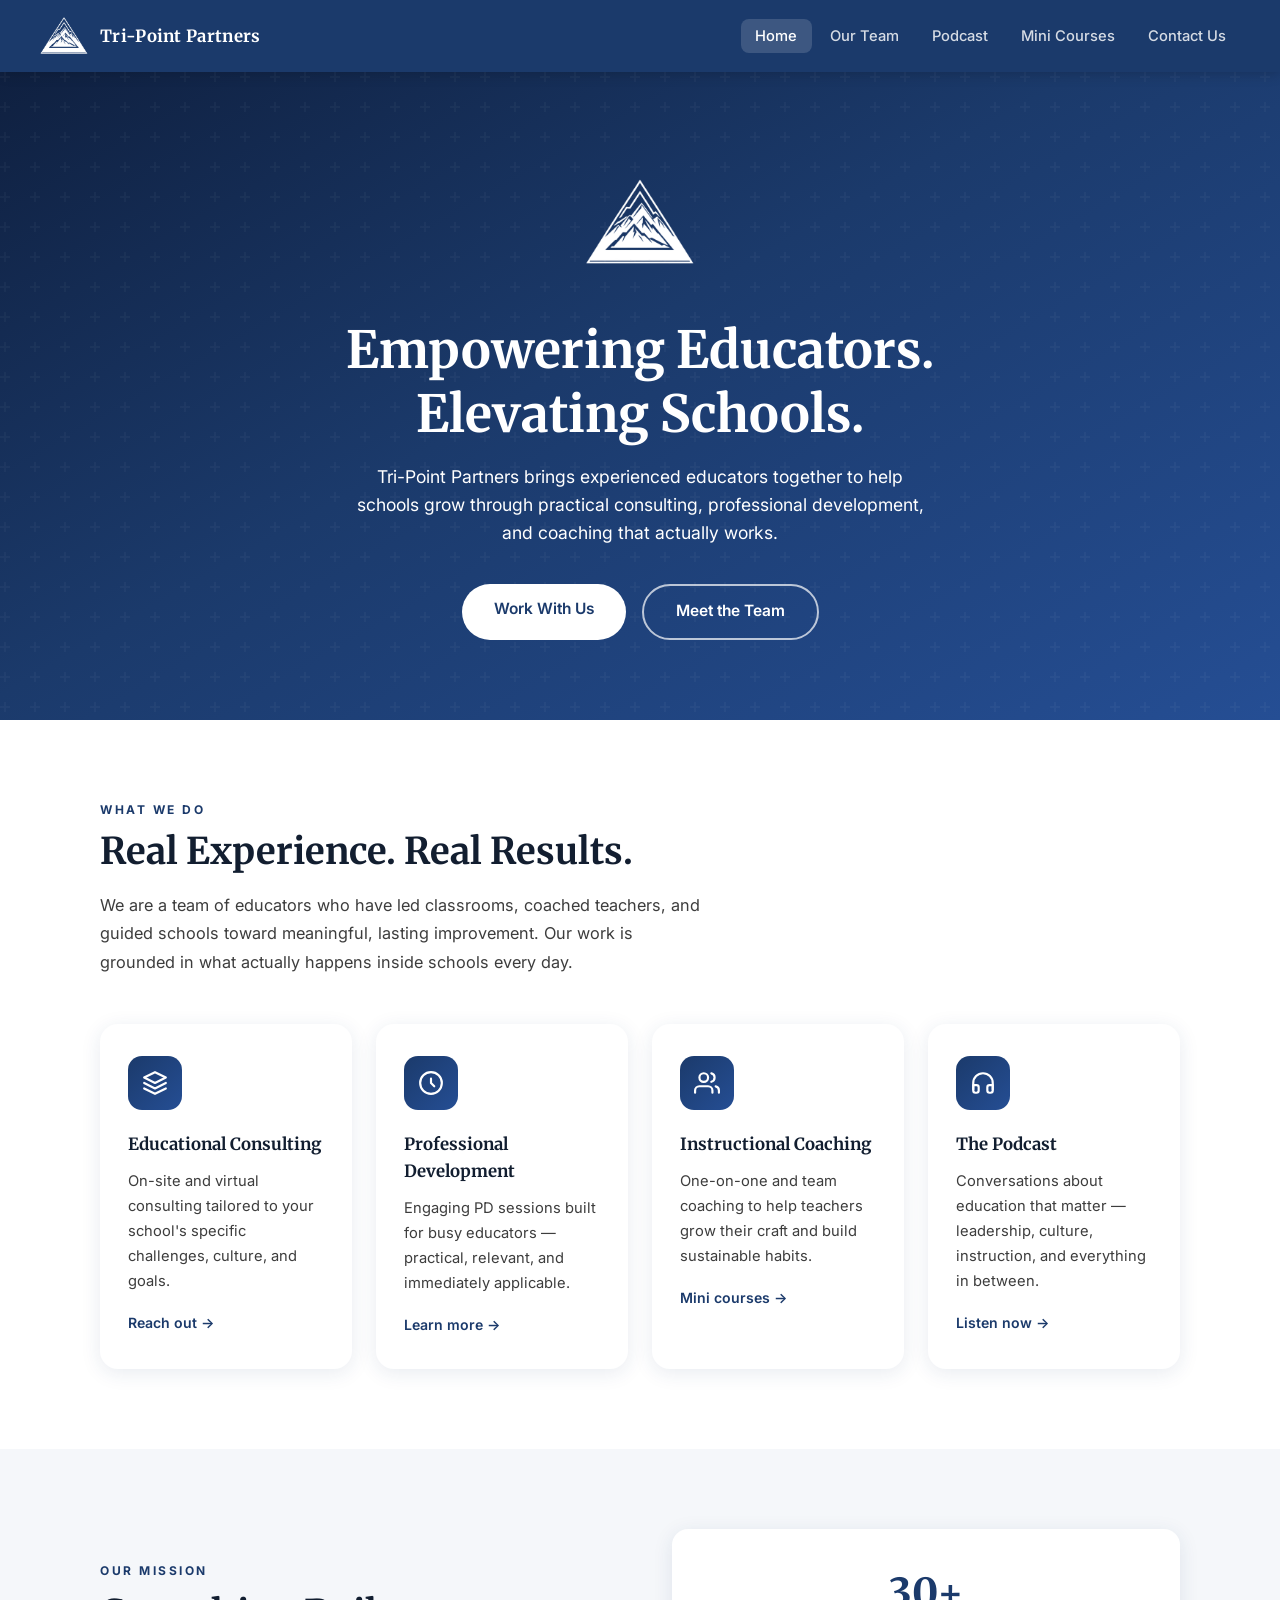
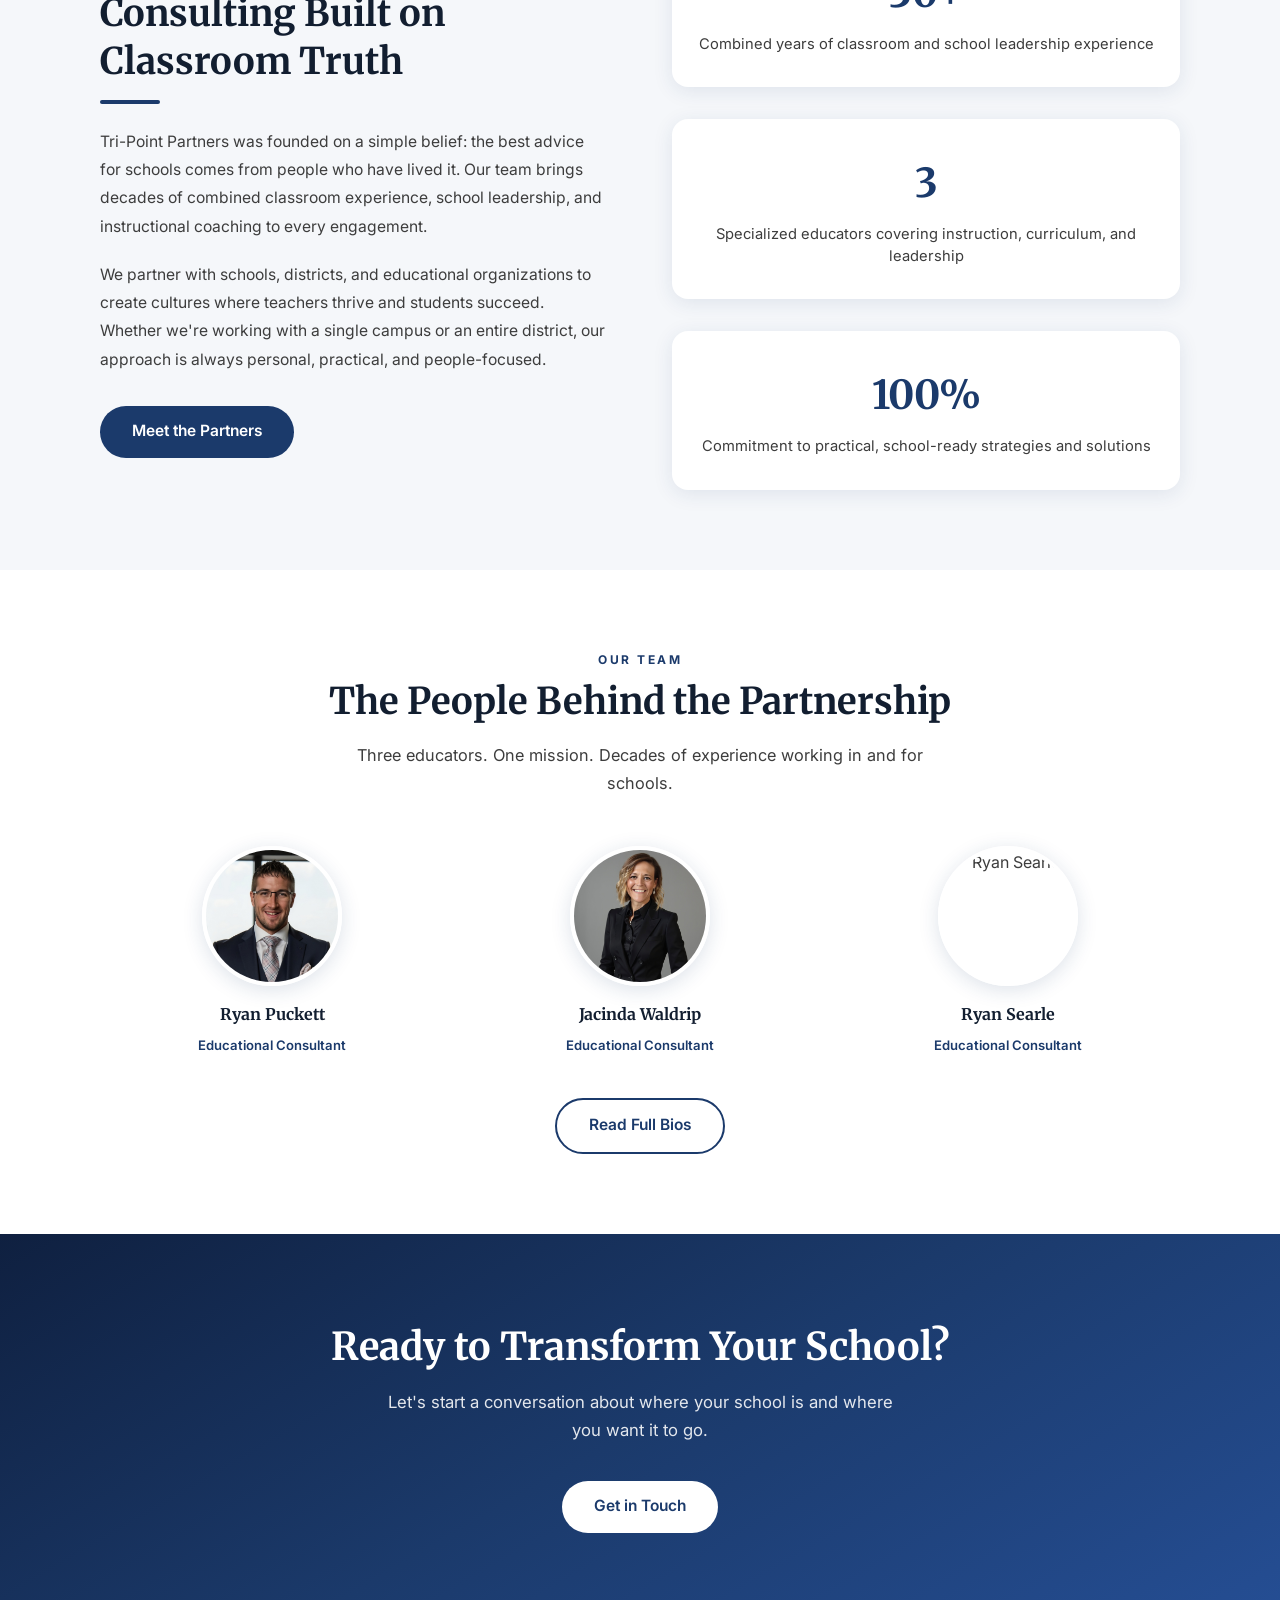
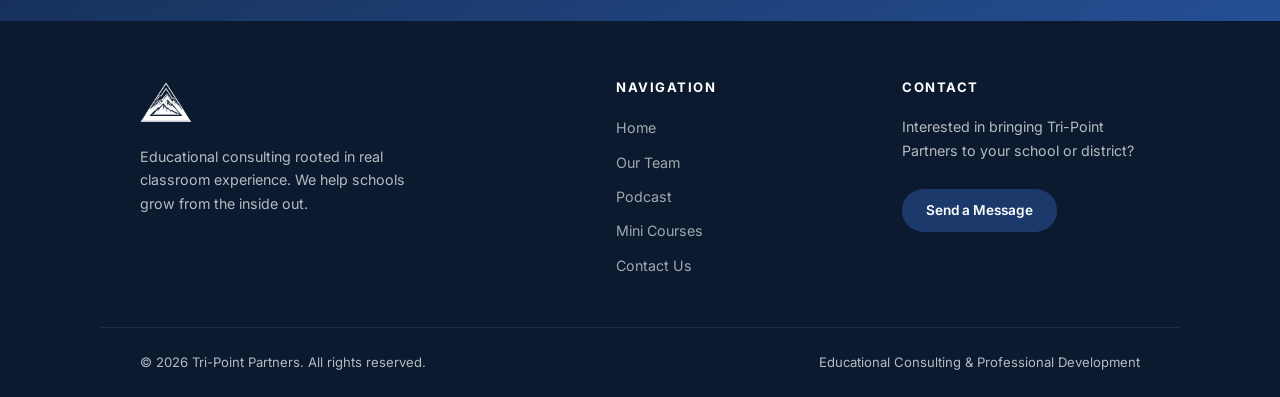
==== commit ee26a14d: "Added Ryan Searle bio and image" ====
--- a/index.html
+++ b/index.html
@@ -136,10 +136,8 @@
           <span>Educational Consultant</span>
         </a>
         <a href="bios.html" class="team-preview-card">
-          <div class="team-preview-placeholder">
-            <svg viewBox="0 0 24 24"><path d="M20 21v-2a4 4 0 0 0-4-4H8a4 4 0 0 0-4 4v2"/><circle cx="12" cy="7" r="4"/></svg>
-          </div>
-          <h4>Coming Soon</h4>
+          <img src="images/Gemini_Generated_Image_mda62rmda62rmda6.png" alt="Ryan Searle" />
+          <h4>Ryan Searle</h4>
           <span>Educational Consultant</span>
         </a>
       </div>
